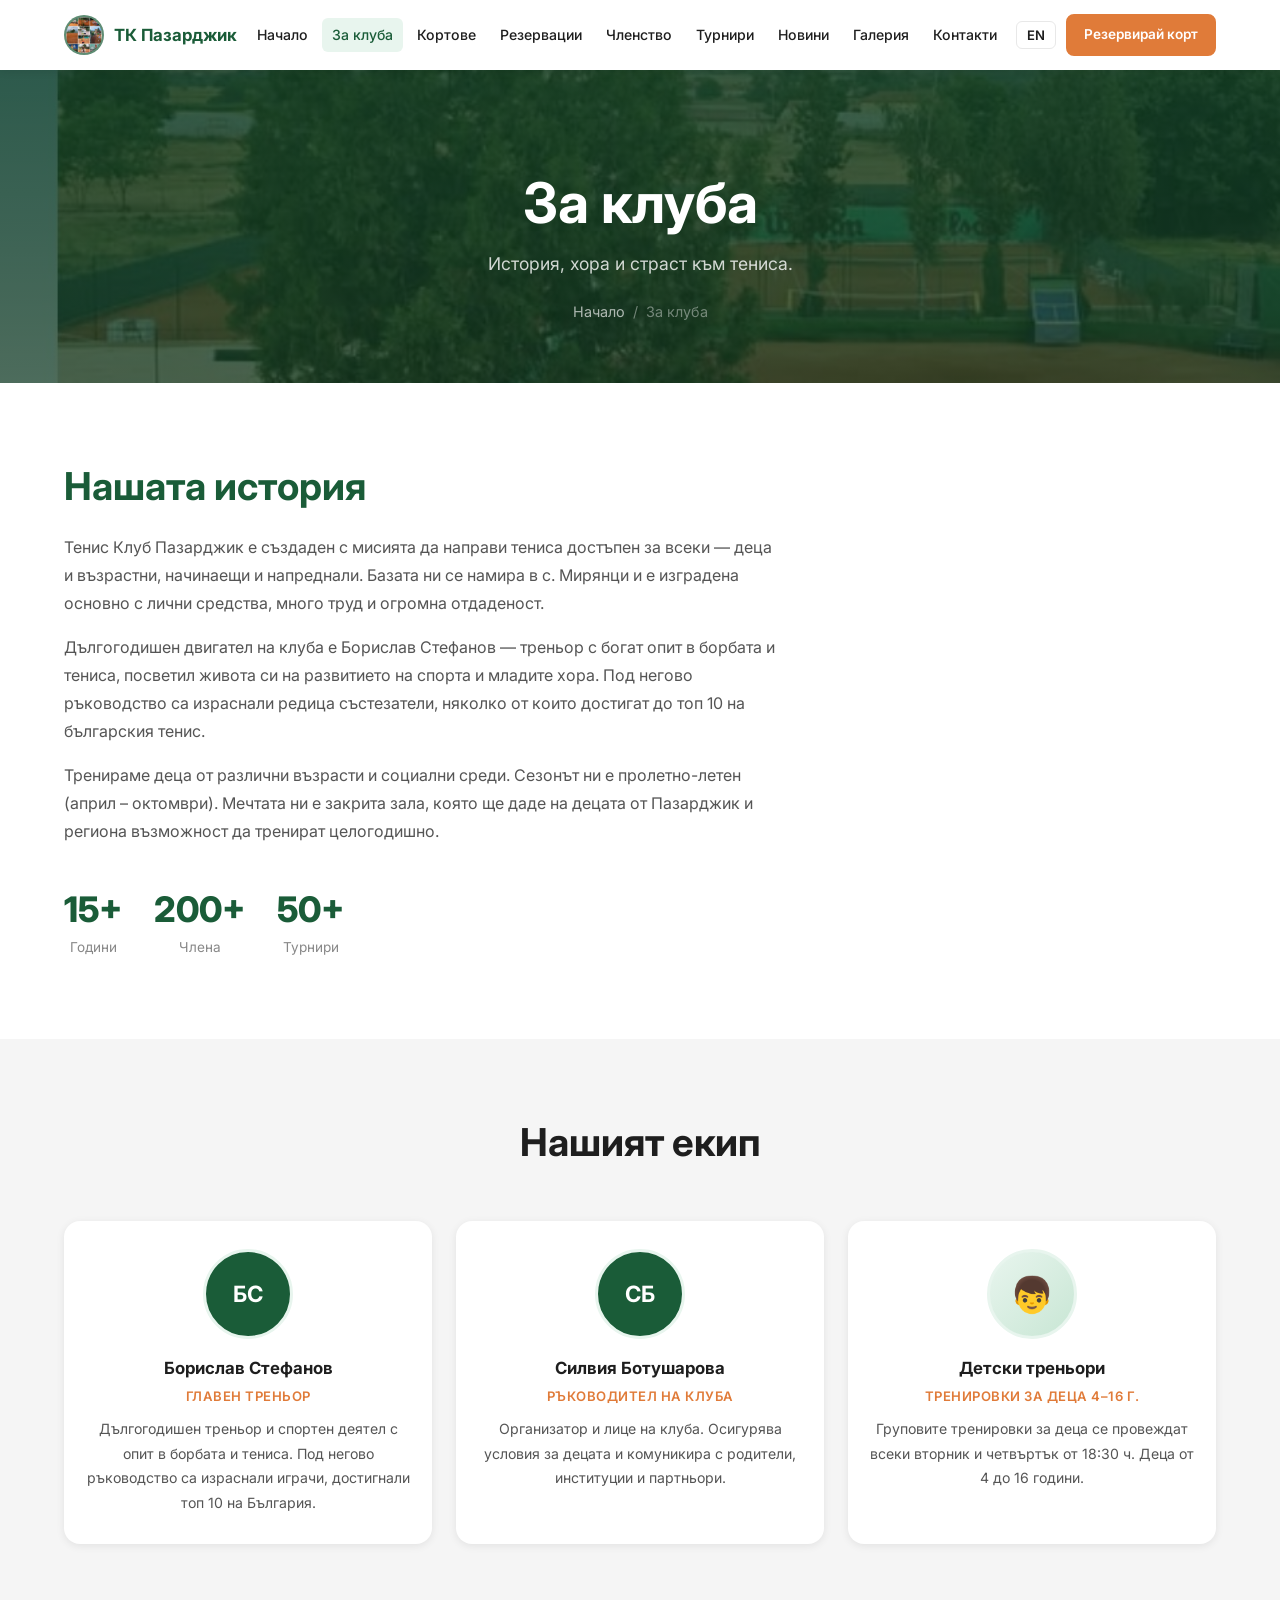
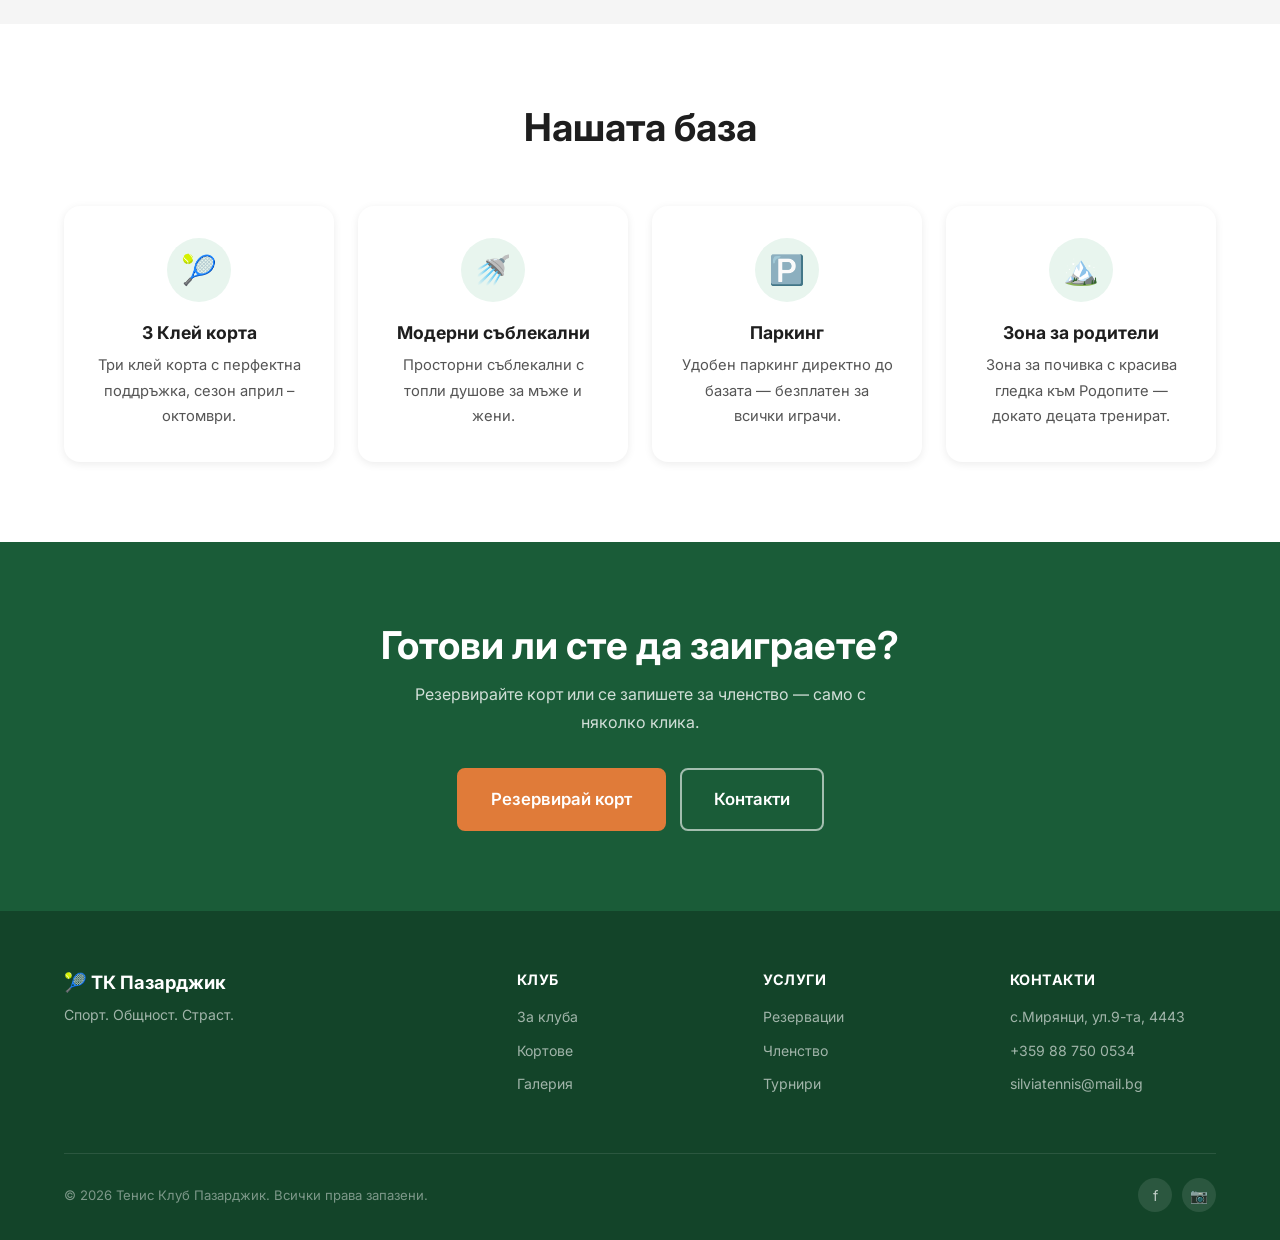
==== about.html @ 3dd24158 "Tennis Club Pazardzhik - initial deploy Co-authored-by: Copilot <223556219+Copilot@users.noreply.git" ====
<!DOCTYPE html>
<html lang="bg">
<head>
  <meta charset="UTF-8">
  <meta name="viewport" content="width=device-width, initial-scale=1.0">
  <title>За клуба — Тенис Клуб Пазарджик</title>
  <meta name="description" content="История, треньори и съоръжения на Тенис Клуб Пазарджик.">
  <link rel="preconnect" href="https://fonts.googleapis.com">
  <link rel="preconnect" href="https://fonts.gstatic.com" crossorigin>
  <link href="https://fonts.googleapis.com/css2?family=Inter:wght@400;500;600;700;800&display=swap" rel="stylesheet">
  <link rel="stylesheet" href="assets/css/style.css">
  <link rel="stylesheet" href="assets/css/components.css">
  <link rel="stylesheet" href="assets/css/responsive.css">
</head>
<body>

<!-- NAVBAR -->
<nav class="navbar">
  <div class="navbar__inner">
    <a href="index.html" class="navbar__logo">
      <img src="assets/images/club-logo.jpg" alt="ТК Пазарджик" class="navbar__logo-icon" style="width:40px;height:40px;border-radius:50%;object-fit:cover;border:2px solid rgba(255,255,255,0.3);">
      <span>ТК Пазарджик</span>
    </a>
    <div class="navbar__links">
      <a href="index.html"        data-i18n="nav.home">Начало</a>
      <a href="about.html"        data-i18n="nav.about">За клуба</a>
      <a href="courts.html"       data-i18n="nav.courts">Кортове</a>
      <a href="reservations.html" data-i18n="nav.reservations">Резервации</a>
      <a href="membership.html"   data-i18n="nav.membership">Членство</a>
      <a href="tournaments.html"  data-i18n="nav.tournaments">Турнири</a>
      <a href="news.html"         data-i18n="nav.news">Новини</a>
      <a href="gallery.html"      data-i18n="nav.gallery">Галерия</a>
      <a href="contact.html"      data-i18n="nav.contact">Контакти</a>
    </div>
    <div class="navbar__actions">
      <button class="lang-btn" onclick="window.tcpzLang.switchLang()">EN</button>
      <a href="reservations.html" class="btn btn--primary btn--sm" data-i18n="btn.book">Резервирай</a>
    </div>
    <button class="navbar__hamburger" aria-label="Menu" aria-expanded="false">
      <span></span><span></span><span></span>
    </button>
  </div>
  <div class="navbar__mobile">
    <a href="index.html"        data-i18n="nav.home">Начало</a>
    <a href="about.html"        data-i18n="nav.about">За клуба</a>
    <a href="courts.html"       data-i18n="nav.courts">Кортове</a>
    <a href="reservations.html" data-i18n="nav.reservations">Резервации</a>
    <a href="membership.html"   data-i18n="nav.membership">Членство</a>
    <a href="tournaments.html"  data-i18n="nav.tournaments">Турнири</a>
    <a href="news.html"         data-i18n="nav.news">Новини</a>
    <a href="gallery.html"      data-i18n="nav.gallery">Галерия</a>
    <a href="contact.html"      data-i18n="nav.contact">Контакти</a>
  </div>
</nav>

<!-- PAGE HERO -->
<div class="page-hero">
  <div class="container">
    <h1 data-i18n="about.hero.title">За клуба</h1>
    <p  data-i18n="about.hero.sub">История, хора и страст към тениса.</p>
    <div class="breadcrumb">
      <a href="index.html" data-i18n="nav.home">Начало</a>
      <span>/</span>
      <span data-i18n="nav.about">За клуба</span>
    </div>
  </div>
</div>

<!-- STORY -->
<section class="section">
  <div class="container">
    <div style="max-width:720px;">
      <h2 data-i18n="about.story.h" class="text-green">Нашата история</h2>
        <p class="mt-24" data-i18n="about.story.p1">Тенис Клуб Пазарджик е създаден с мисията да направи тениса достъпен за всеки — деца и възрастни, начинаещи и напреднали. Базата ни се намира в с. Мирянци и е изградена основно с лични средства, много труд и огромна отдаденост.</p>
        <p class="mt-16" data-i18n="about.story.p2">Дългогодишен двигател на клуба е Борислав Стефанов — треньор с богат опит в борбата и тениса, посветил живота си на развитието на спорта и младите хора. Под негово ръководство са израснали редица състезатели, няколко от които достигат до топ 10 на българския тенис.</p>
        <p class="mt-16" data-i18n="about.story.p3">Тренираме деца от различни възрасти и социални среди. Сезонът ни е пролетно-летен (април – октомври). Мечтата ни е закрита зала, която ще даде на децата от Пазарджик и региона възможност да тренират целогодишно.</p>
        <div style="display:flex;gap:32px;margin-top:36px;">
          <div style="text-align:center;">
            <div style="font-size:2.2rem;font-weight:800;color:var(--green);">15+</div>
            <div style="font-size:0.85rem;color:var(--gray);">Години</div>
          </div>
          <div style="text-align:center;">
            <div style="font-size:2.2rem;font-weight:800;color:var(--green);">200+</div>
            <div style="font-size:0.85rem;color:var(--gray);">Члена</div>
          </div>
          <div style="text-align:center;">
            <div style="font-size:2.2rem;font-weight:800;color:var(--green);">50+</div>
            <div style="font-size:0.85rem;color:var(--gray);">Турнири</div>
          </div>
        </div>
    </div>
  </div>
</section>

<!-- TEAM -->
<section class="section section--gray">
  <div class="container">
    <div class="section__header">
      <h2 data-i18n="about.team.h">Нашият екип</h2>
    </div>
    <div class="grid-3">
      <div class="team-card">
        <div class="team-card__avatar" style="background:var(--green);color:var(--white);font-size:1.4rem;font-weight:700;">БС</div>
        <div class="team-card__name" data-i18n="about.coach1.name">Борислав Стефанов</div>
        <div class="team-card__role" data-i18n="about.coach1.role">Главен треньор</div>
        <p class="team-card__bio" data-i18n="about.coach1.bio">Дългогодишен треньор и спортен деятел с опит в борбата и тениса. Под негово ръководство са израснали играчи, достигнали топ 10 на България.</p>
      </div>
      <div class="team-card">
        <div class="team-card__avatar" style="background:var(--green);color:var(--white);font-size:1.4rem;font-weight:700;">СБ</div>
        <div class="team-card__name" data-i18n="about.coach2.name">Силвия Ботушарова</div>
        <div class="team-card__role" data-i18n="about.coach2.role">Ръководител на клуба</div>
        <p class="team-card__bio" data-i18n="about.coach2.bio">Организатор и лице на клуба. Осигурява условия за децата и комуникира с родители, институции и партньори.</p>
      </div>
      <div class="team-card">
        <div class="team-card__avatar">👦</div>
        <div class="team-card__name" data-i18n="about.coach3.name">Детски треньори</div>
        <div class="team-card__role" data-i18n="about.coach3.role">Тренировки за деца 4–16 г.</div>
        <p class="team-card__bio" data-i18n="about.coach3.bio">Груповите тренировки за деца се провеждат всеки вторник и четвъртък от 18:30 ч. Деца от 4 до 16 години.</p>
      </div>
    </div>
  </div>
</section>

<!-- FACILITIES -->
<section class="section">
  <div class="container">
    <div class="section__header">
      <h2 data-i18n="about.facilities.h">Нашата база</h2>
    </div>
    <div class="grid-4">
      <div class="feature-card">
        <div class="feature-card__icon">🎾</div>
        <h3 data-i18n="about.fac1.title">3 Клей корта</h3>
        <p  data-i18n="about.fac1.text">Три клей корта с перфектна поддръжка, сезон април – октомври.</p>
      </div>
      <div class="feature-card">
        <div class="feature-card__icon">🚿</div>
        <h3 data-i18n="about.fac2.title">Модерни съблекални</h3>
        <p  data-i18n="about.fac2.text">Просторни съблекални с топли душове за мъже и жени.</p>
      </div>
      <div class="feature-card">
        <div class="feature-card__icon">🅿️</div>
        <h3 data-i18n="about.fac3.title">Паркинг</h3>
        <p  data-i18n="about.fac3.text">Удобен паркинг директно до базата — безплатен за всички играчи.</p>
      </div>
      <div class="feature-card">
        <div class="feature-card__icon">🏔️</div>
        <h3 data-i18n="about.fac4.title">Зона за родители</h3>
        <p  data-i18n="about.fac4.text">Зона за почивка с красива гледка към Родопите — докато децата тренират.</p>
      </div>
    </div>
  </div>
</section>

<!-- CTA -->
<section class="section section--green">
  <div class="container text-center">
    <h2 style="color:var(--white);">Готови ли сте да заиграете?</h2>
    <p style="color:rgba(255,255,255,0.8);max-width:480px;margin:12px auto 32px;">Резервирайте корт или се запишете за членство — само с няколко клика.</p>
    <div style="display:flex;gap:14px;justify-content:center;flex-wrap:wrap;">
      <a href="reservations.html" class="btn btn--primary btn--lg" data-i18n="btn.book">Резервирай корт</a>
      <a href="contact.html"      class="btn btn--white-outline btn--lg" data-i18n="nav.contact">Контакти</a>
    </div>
  </div>
</section>

<!-- FOOTER -->
<footer class="footer">
  <div class="container">
    <div class="footer__grid">
      <div class="footer__brand">
        <h3>🎾 ТК Пазарджик</h3>
        <p data-i18n="footer.tagline">Спорт. Общност. Страст.</p>
      </div>
      <div class="footer__col">
        <h4>Клуб</h4>
        <ul>
          <li><a href="about.html"   data-i18n="nav.about">За клуба</a></li>
          <li><a href="courts.html"  data-i18n="nav.courts">Кортове</a></li>
          <li><a href="gallery.html" data-i18n="nav.gallery">Галерия</a></li>
        </ul>
      </div>
      <div class="footer__col">
        <h4>Услуги</h4>
        <ul>
          <li><a href="reservations.html" data-i18n="nav.reservations">Резервации</a></li>
          <li><a href="membership.html"   data-i18n="nav.membership">Членство</a></li>
          <li><a href="tournaments.html"  data-i18n="nav.tournaments">Турнири</a></li>
        </ul>
      </div>
      <div class="footer__col">
        <h4 data-i18n="nav.contact">Контакти</h4>
        <ul>
          <li><a href="contact.html"               data-i18n="footer.address">Мирянци, Пазарджик</a></li>
          <li><a href="tel:+35988750534"            data-i18n="footer.phone">+359 88 750 0534</a></li>
          <li><a href="mailto:silviatennis@mail.bg" data-i18n="footer.email">silviatennis@mail.bg</a></li>
        </ul>
      </div>
    </div>
    <div class="footer__bottom">
      <p data-i18n="footer.copy">© 2026 Тенис Клуб Пазарджик. Всички права запазени.</p>
      <div class="social-links">
        <a href="https://www.facebook.com/p/%D0%A2%D0%B5%D0%BD%D0%B8%D1%81-%D0%9A%D0%BB%D1%83%D0%B1-%D0%9F%D0%B0%D0%B7%D0%B0%D1%80%D0%B4%D0%B6%D0%B8%D0%BA-100057644463052/" class="social-link" aria-label="Facebook" target="_blank" rel="noopener">f</a>
        <a href="#" class="social-link" aria-label="Instagram">📷</a>
      </div>
    </div>
  </div>
</footer>

<button id="scroll-top" aria-label="Scroll to top">↑</button>

<script src="assets/js/lang.js"></script>
<script src="assets/js/main.js"></script>
</body>
</html>
---- assets/css/style.css ----
/* ============================================
   ТЕНИС КЛУБ ПАЗАРДЖИК — Global Styles
   ============================================ */

/* --- CSS Variables --- */
:root {
  --green:       #1a5c38;
  --green-dark:  #134429;
  --green-light: #e8f5ee;
  --orange:      #e07b39;
  --orange-dark: #c5662a;
  --white:       #ffffff;
  --off-white:   #f5f5f5;
  --gray-light:  #e8e8e8;
  --gray:        #888888;
  --text:        #1e1e1e;
  --text-light:  #555555;
  --shadow-sm:   0 2px 8px rgba(0,0,0,0.08);
  --shadow-md:   0 4px 20px rgba(0,0,0,0.12);
  --shadow-lg:   0 8px 40px rgba(0,0,0,0.16);
  --radius:      8px;
  --radius-lg:   16px;
  --max-width:   1200px;
  --nav-height:  70px;
  --transition:  0.25s ease;
}

/* --- Reset & Base --- */
*, *::before, *::after { box-sizing: border-box; margin: 0; padding: 0; }

html { scroll-behavior: smooth; font-size: 16px; }

body {
  font-family: 'Inter', sans-serif;
  color: var(--text);
  background: var(--white);
  line-height: 1.6;
  -webkit-font-smoothing: antialiased;
}

img { max-width: 100%; height: auto; display: block; }
a  { color: inherit; text-decoration: none; }
ul { list-style: none; }

/* --- Typography --- */
h1, h2, h3, h4, h5 {
  font-weight: 700;
  line-height: 1.2;
  color: var(--text);
}

h1 { font-size: clamp(2rem, 5vw, 3.5rem); }
h2 { font-size: clamp(1.6rem, 3vw, 2.4rem); }
h3 { font-size: clamp(1.2rem, 2vw, 1.6rem); }
h4 { font-size: 1.1rem; }

p  { color: var(--text-light); line-height: 1.75; }

/* --- Layout Helpers --- */
.container {
  width: 100%;
  max-width: var(--max-width);
  margin: 0 auto;
  padding: 0 24px;
}

.section {
  padding: 80px 0;
}

.section--gray { background: var(--off-white); }
.section--green { background: var(--green); }

.section__header {
  text-align: center;
  margin-bottom: 56px;
}

.section__header h2 { margin-bottom: 12px; }
.section__header p  { max-width: 600px; margin: 0 auto; font-size: 1.05rem; }

/* Section header on dark background */
.section--green .section__header h2,
.section--green .section__header p { color: var(--white); }

/* --- Utility --- */
.text-center { text-align: center; }
.text-green  { color: var(--green); }
.text-orange { color: var(--orange); }

.mt-8  { margin-top: 8px; }
.mt-16 { margin-top: 16px; }
.mt-24 { margin-top: 24px; }
.mt-32 { margin-top: 32px; }
.mt-48 { margin-top: 48px; }

.mb-8  { margin-bottom: 8px; }
.mb-16 { margin-bottom: 16px; }
.mb-24 { margin-bottom: 24px; }
.mb-32 { margin-bottom: 32px; }

.hidden { display: none !important; }

/* --- Page Hero (inner pages) --- */
.page-hero {
  background: url('../images/courts-cover.jpg') center 60% / cover no-repeat;
  padding: 100px 0 60px;
  text-align: center;
  margin-top: var(--nav-height);
  position: relative;
}
.page-hero::before {
  content: '';
  position: absolute;
  inset: 0;
  background: linear-gradient(rgba(15,60,30,0.78), rgba(15,55,30,0.72));
}
.page-hero > * { position: relative; z-index: 1; }

.page-hero h1 { color: var(--white); margin-bottom: 12px; }
.page-hero p  { color: rgba(255,255,255,0.8); font-size: 1.1rem; max-width: 560px; margin: 0 auto; }

/* --- Breadcrumb --- */
.breadcrumb {
  display: flex;
  align-items: center;
  justify-content: center;
  gap: 8px;
  margin-top: 20px;
  font-size: 0.9rem;
  color: rgba(255,255,255,0.65);
}
.breadcrumb a:hover { color: var(--orange); }
.breadcrumb span { color: rgba(255,255,255,0.4); }

/* --- Scroll Reveal Animation --- */
.reveal {
  opacity: 0;
  transform: translateY(20px);
  transition: opacity 0.5s ease, transform 0.5s ease;
}
.reveal.revealed {
  opacity: 1;
  transform: none;
}

/* --- Scroll to top --- */
#scroll-top {
  position: fixed;
  bottom: 28px;
  right: 28px;
  width: 44px;
  height: 44px;
  background: var(--green);
  color: var(--white);
  border: none;
  border-radius: 50%;
  cursor: pointer;
  display: flex;
  align-items: center;
  justify-content: center;
  font-size: 1.2rem;
  box-shadow: var(--shadow-md);
  opacity: 0;
  pointer-events: none;
  transition: opacity var(--transition), transform var(--transition);
  z-index: 900;
}

#scroll-top.visible {
  opacity: 1;
  pointer-events: auto;
}

#scroll-top:hover { background: var(--green-dark); transform: translateY(-2px); }
---- assets/css/components.css ----
/* ============================================
   ТЕНИС КЛУБ ПАЗАРДЖИК — Components
   ============================================ */

/* ---- NAVBAR ---- */
.navbar {
  position: fixed;
  top: 0; left: 0; right: 0;
  height: var(--nav-height);
  background: var(--white);
  box-shadow: var(--shadow-sm);
  z-index: 1000;
  display: flex;
  align-items: center;
}

.navbar__inner {
  display: flex;
  align-items: center;
  justify-content: space-between;
  width: 100%;
  max-width: var(--max-width);
  margin: 0 auto;
  padding: 0 24px;
}

.navbar__logo {
  display: flex;
  align-items: center;
  gap: 10px;
  font-size: 1.05rem;
  font-weight: 700;
  color: var(--green);
  text-decoration: none;
  flex-shrink: 0;
}

.navbar__logo-icon {
  width: 38px;
  height: 38px;
  background: var(--green);
  border-radius: 50%;
  display: flex;
  align-items: center;
  justify-content: center;
  font-size: 1.1rem;
}

.navbar__links {
  display: flex;
  align-items: center;
  gap: 4px;
}

.navbar__links a {
  padding: 6px 10px;
  font-size: 0.88rem;
  font-weight: 500;
  color: var(--text);
  border-radius: 6px;
  transition: background var(--transition), color var(--transition);
  white-space: nowrap;
}

.navbar__links a:hover,
.navbar__links a.active {
  background: var(--green-light);
  color: var(--green);
}

.navbar__actions {
  display: flex;
  align-items: center;
  gap: 10px;
  flex-shrink: 0;
}

/* Language toggle */
.lang-btn {
  background: transparent;
  border: 1.5px solid var(--gray-light);
  border-radius: 6px;
  padding: 5px 10px;
  font-size: 0.82rem;
  font-weight: 600;
  cursor: pointer;
  color: var(--text);
  transition: all var(--transition);
  font-family: inherit;
}

.lang-btn:hover { border-color: var(--green); color: var(--green); }

/* Mobile hamburger */
.navbar__hamburger {
  display: none;
  flex-direction: column;
  gap: 5px;
  background: none;
  border: none;
  cursor: pointer;
  padding: 4px;
}

.navbar__hamburger span {
  width: 24px;
  height: 2px;
  background: var(--text);
  border-radius: 2px;
  transition: all var(--transition);
  display: block;
}

/* Mobile nav */
.navbar__mobile {
  display: none;
  position: absolute;
  top: var(--nav-height);
  left: 0; right: 0;
  background: var(--white);
  border-top: 1px solid var(--gray-light);
  padding: 16px 24px 24px;
  box-shadow: var(--shadow-md);
}

.navbar__mobile.open { display: block; }

.navbar__mobile a {
  display: block;
  padding: 10px 0;
  font-size: 0.95rem;
  font-weight: 500;
  color: var(--text);
  border-bottom: 1px solid var(--gray-light);
  transition: color var(--transition);
}

.navbar__mobile a:last-child { border-bottom: none; }
.navbar__mobile a:hover { color: var(--green); }

/* ---- BUTTONS ---- */
.btn {
  display: inline-flex;
  align-items: center;
  gap: 8px;
  padding: 12px 24px;
  border-radius: var(--radius);
  font-size: 0.95rem;
  font-weight: 600;
  cursor: pointer;
  border: 2px solid transparent;
  transition: all var(--transition);
  font-family: inherit;
  text-decoration: none;
  white-space: nowrap;
}

.btn--primary {
  background: var(--orange);
  color: var(--white);
  border-color: var(--orange);
}
.btn--primary:hover {
  background: var(--orange-dark);
  border-color: var(--orange-dark);
  transform: translateY(-1px);
  box-shadow: 0 4px 14px rgba(224,123,57,0.35);
}

.btn--secondary {
  background: transparent;
  color: var(--green);
  border-color: var(--green);
}
.btn--secondary:hover {
  background: var(--green);
  color: var(--white);
  transform: translateY(-1px);
}

.btn--white {
  background: var(--white);
  color: var(--green);
  border-color: var(--white);
}
.btn--white:hover { background: var(--off-white); transform: translateY(-1px); }

.btn--white-outline {
  background: transparent;
  color: var(--white);
  border-color: rgba(255,255,255,0.6);
}
.btn--white-outline:hover { background: rgba(255,255,255,0.1); border-color: var(--white); }

.btn--sm { padding: 8px 16px; font-size: 0.85rem; }
.btn--lg { padding: 16px 32px; font-size: 1.05rem; }
.btn--full { width: 100%; justify-content: center; }

/* ---- CARDS ---- */
.card {
  background: var(--white);
  border-radius: var(--radius-lg);
  box-shadow: var(--shadow-sm);
  overflow: hidden;
  transition: box-shadow var(--transition), transform var(--transition);
}

.card:hover {
  box-shadow: var(--shadow-md);
  transform: translateY(-3px);
}

.card__img {
  width: 100%;
  aspect-ratio: 16/10;
  object-fit: cover;
  background: var(--gray-light);
}

.card__img--placeholder {
  width: 100%;
  aspect-ratio: 16/10;
  background: linear-gradient(135deg, var(--green-light) 0%, #c8e6d4 100%);
  display: flex;
  align-items: center;
  justify-content: center;
  font-size: 3rem;
}

.card__body { padding: 24px; }
.card__badge {
  display: inline-block;
  padding: 3px 10px;
  border-radius: 20px;
  font-size: 0.78rem;
  font-weight: 600;
  text-transform: uppercase;
  letter-spacing: 0.5px;
  margin-bottom: 10px;
}

.badge--green  { background: var(--green-light); color: var(--green); }
.badge--orange { background: #fdf0e6; color: var(--orange); }
.badge--gray   { background: var(--gray-light); color: var(--gray); }

.card__title { margin-bottom: 8px; font-size: 1.1rem; }
.card__text  { font-size: 0.92rem; margin-bottom: 16px; }

/* ---- GRID LAYOUTS ---- */
.grid-2 { display: grid; grid-template-columns: repeat(2, 1fr); gap: 24px; }
.grid-3 { display: grid; grid-template-columns: repeat(3, 1fr); gap: 24px; }
.grid-4 { display: grid; grid-template-columns: repeat(4, 1fr); gap: 24px; }

/* ---- FEATURE CARDS ---- */
.feature-card {
  background: var(--white);
  border-radius: var(--radius-lg);
  padding: 32px 28px;
  box-shadow: var(--shadow-sm);
  text-align: center;
  transition: box-shadow var(--transition), transform var(--transition);
}

.feature-card:hover { box-shadow: var(--shadow-md); transform: translateY(-3px); }

.feature-card__icon {
  width: 64px;
  height: 64px;
  background: var(--green-light);
  border-radius: 50%;
  display: flex;
  align-items: center;
  justify-content: center;
  font-size: 1.8rem;
  margin: 0 auto 20px;
}

.feature-card h3 { margin-bottom: 10px; font-size: 1.1rem; }
.feature-card p  { font-size: 0.92rem; }

/* ---- FORMS ---- */
.form-group {
  display: flex;
  flex-direction: column;
  gap: 6px;
  margin-bottom: 20px;
}

.form-group label {
  font-size: 0.88rem;
  font-weight: 600;
  color: var(--text);
}

.form-group input,
.form-group select,
.form-group textarea {
  padding: 11px 14px;
  border: 1.5px solid var(--gray-light);
  border-radius: var(--radius);
  font-size: 0.95rem;
  font-family: inherit;
  color: var(--text);
  background: var(--white);
  transition: border-color var(--transition), box-shadow var(--transition);
  width: 100%;
}

.form-group input:focus,
.form-group select:focus,
.form-group textarea:focus {
  outline: none;
  border-color: var(--green);
  box-shadow: 0 0 0 3px rgba(26, 92, 56, 0.1);
}

.form-group textarea { resize: vertical; min-height: 120px; }

.form-row { display: grid; grid-template-columns: 1fr 1fr; gap: 16px; }

.form-notice {
  padding: 14px 18px;
  border-radius: var(--radius);
  font-size: 0.9rem;
  font-weight: 500;
  display: none;
  margin-top: 12px;
}

.form-notice--success { background: var(--green-light); color: var(--green); display: block; }
.form-notice--error   { background: #fdecea; color: #c0392b; display: block; }

/* ---- PRICING CARDS ---- */
.pricing-card {
  background: var(--white);
  border-radius: var(--radius-lg);
  padding: 36px 28px;
  box-shadow: var(--shadow-sm);
  border: 2px solid transparent;
  transition: all var(--transition);
  position: relative;
}

.pricing-card--featured {
  border-color: var(--orange);
  box-shadow: 0 8px 32px rgba(224,123,57,0.18);
  transform: scale(1.03);
}

.pricing-card:hover { box-shadow: var(--shadow-md); }

.pricing-card__badge {
  position: absolute;
  top: -14px;
  left: 50%;
  transform: translateX(-50%);
  background: var(--orange);
  color: var(--white);
  padding: 4px 16px;
  border-radius: 20px;
  font-size: 0.78rem;
  font-weight: 700;
  white-space: nowrap;
}

.pricing-card__name {
  font-size: 1.2rem;
  font-weight: 700;
  margin-bottom: 8px;
  color: var(--text);
}

.pricing-card__price {
  font-size: 2.5rem;
  font-weight: 800;
  color: var(--green);
  line-height: 1;
  margin-bottom: 4px;
}

.pricing-card__period {
  font-size: 0.85rem;
  color: var(--gray);
  margin-bottom: 24px;
}

.pricing-card__features {
  list-style: none;
  margin-bottom: 28px;
}

.pricing-card__features li {
  padding: 7px 0;
  font-size: 0.9rem;
  color: var(--text-light);
  display: flex;
  align-items: flex-start;
  gap: 8px;
  border-bottom: 1px solid var(--gray-light);
}

.pricing-card__features li:last-child { border-bottom: none; }
.pricing-card__features li::before { content: "✓"; color: var(--green); font-weight: 700; flex-shrink: 0; }

/* ---- COURT CARDS ---- */
.court-card {
  background: var(--white);
  border-radius: var(--radius-lg);
  overflow: hidden;
  box-shadow: var(--shadow-sm);
  transition: all var(--transition);
}

.court-card:hover { box-shadow: var(--shadow-md); transform: translateY(-3px); }

.court-card__surface {
  height: 180px;
  display: flex;
  align-items: center;
  justify-content: center;
  font-size: 3rem;
  position: relative;
}

.court-card__surface--hard { background: linear-gradient(160deg, #3b88c3 0%, #2c6fa0 100%); }
.court-card__surface--clay {
  background: url('../images/courts-cover.jpg') center 65% / cover no-repeat;
  position: relative;
}
.court-card__surface--clay::after {
  content: '';
  position: absolute;
  inset: 0;
  background: rgba(150,60,15,0.35);
  border-radius: 8px 8px 0 0;
}

.court-card__tag {
  position: absolute;
  top: 12px;
  right: 12px;
  background: rgba(255,255,255,0.9);
  padding: 3px 10px;
  border-radius: 20px;
  font-size: 0.78rem;
  font-weight: 600;
  color: var(--text);
}

.court-card__body { padding: 20px; }
.court-card__name { font-size: 1.05rem; font-weight: 700; margin-bottom: 6px; }
.court-card__desc { font-size: 0.88rem; color: var(--text-light); margin-bottom: 14px; }

.court-card__meta {
  display: flex;
  gap: 12px;
  margin-bottom: 16px;
  flex-wrap: wrap;
}

.court-card__meta span {
  display: flex;
  align-items: center;
  gap: 4px;
  font-size: 0.82rem;
  color: var(--text-light);
}

/* ---- STATS ---- */
.stats-row {
  display: flex;
  gap: 0;
}

.stat {
  flex: 1;
  text-align: center;
  padding: 32px 16px;
  border-right: 1px solid rgba(255,255,255,0.15);
}

.stat:last-child { border-right: none; }

.stat__number {
  font-size: 2.8rem;
  font-weight: 800;
  color: var(--orange);
  line-height: 1;
  margin-bottom: 6px;
}

.stat__label { color: rgba(255,255,255,0.8); font-size: 0.9rem; }

/* ---- TOURNAMENT TABLE ---- */
.results-table {
  width: 100%;
  border-collapse: collapse;
  font-size: 0.9rem;
}

.results-table th {
  background: var(--green);
  color: var(--white);
  padding: 12px 16px;
  text-align: left;
  font-weight: 600;
}

.results-table td {
  padding: 11px 16px;
  border-bottom: 1px solid var(--gray-light);
  color: var(--text-light);
}

.results-table tr:nth-child(even) { background: var(--off-white); }
.results-table tr:last-child td   { border-bottom: none; }

/* ---- GALLERY GRID ---- */
.gallery-grid {
  columns: 3;
  column-gap: 16px;
}

.gallery-item {
  break-inside: avoid;
  margin-bottom: 16px;
  border-radius: var(--radius);
  overflow: hidden;
  cursor: pointer;
  position: relative;
}

.gallery-item img,
.gallery-item .gallery-placeholder {
  width: 100%;
  display: block;
  transition: transform 0.35s ease;
}

.gallery-placeholder {
  aspect-ratio: 4/3;
  background: linear-gradient(135deg, var(--green-light) 0%, #c8e6d4 100%);
  display: flex;
  align-items: center;
  justify-content: center;
  font-size: 2.5rem;
}

.gallery-item:hover img,
.gallery-item:hover .gallery-placeholder { transform: scale(1.04); }

.gallery-item__overlay {
  position: absolute;
  inset: 0;
  background: rgba(26,92,56,0.5);
  opacity: 0;
  transition: opacity var(--transition);
  display: flex;
  align-items: center;
  justify-content: center;
  font-size: 2rem;
  color: var(--white);
}

.gallery-item:hover .gallery-item__overlay { opacity: 1; }

/* ---- LIGHTBOX ---- */
.lightbox {
  position: fixed;
  inset: 0;
  background: rgba(0,0,0,0.9);
  z-index: 9999;
  display: flex;
  align-items: center;
  justify-content: center;
  opacity: 0;
  pointer-events: none;
  transition: opacity 0.3s ease;
}

.lightbox.open { opacity: 1; pointer-events: all; }

.lightbox__close {
  position: absolute;
  top: 20px; right: 24px;
  background: none;
  border: none;
  color: var(--white);
  font-size: 2rem;
  cursor: pointer;
  line-height: 1;
}

.lightbox__content {
  max-width: 90vw;
  max-height: 85vh;
  border-radius: var(--radius);
  overflow: hidden;
  display: flex;
  align-items: center;
  justify-content: center;
  font-size: 5rem;
  width: 700px;
  aspect-ratio: 4/3;
  background: #111;
}

.lightbox__content img {
  max-width: 100%;
  max-height: 100%;
  object-fit: contain;
}

.lightbox__nav {
  position: absolute;
  top: 50%;
  transform: translateY(-50%);
  background: rgba(255,255,255,0.15);
  border: none;
  color: var(--white);
  font-size: 1.5rem;
  padding: 12px 16px;
  cursor: pointer;
  border-radius: var(--radius);
  transition: background var(--transition);
}

.lightbox__nav:hover { background: rgba(255,255,255,0.3); }
.lightbox__prev { left: 20px; }
.lightbox__next { right: 20px; }

/* ---- NEWS ARTICLE CARD ---- */
.news-card .card__date {
  font-size: 0.8rem;
  color: var(--gray);
  margin-bottom: 6px;
}

/* ---- FILTER TABS ---- */
.filter-tabs {
  display: flex;
  gap: 8px;
  justify-content: center;
  margin-bottom: 40px;
  flex-wrap: wrap;
}

.filter-tab {
  padding: 8px 20px;
  border-radius: 24px;
  border: 1.5px solid var(--gray-light);
  background: transparent;
  font-size: 0.88rem;
  font-weight: 600;
  cursor: pointer;
  color: var(--text-light);
  transition: all var(--transition);
  font-family: inherit;
}

.filter-tab.active,
.filter-tab:hover {
  background: var(--green);
  border-color: var(--green);
  color: var(--white);
}

/* ---- INFO BOX ---- */
.info-box {
  background: var(--green-light);
  border-left: 4px solid var(--green);
  border-radius: 0 var(--radius) var(--radius) 0;
  padding: 20px 24px;
  margin-bottom: 20px;
}

.info-box p {
  color: var(--text);
  margin-bottom: 8px;
  font-size: 0.92rem;
  display: flex;
  align-items: flex-start;
  gap: 8px;
}

.info-box p:last-child { margin-bottom: 0; }
.info-box strong { color: var(--green); }

/* ---- CONTACT INFO ---- */
.contact-item {
  display: flex;
  align-items: flex-start;
  gap: 16px;
  margin-bottom: 24px;
}

.contact-item__icon {
  width: 44px;
  height: 44px;
  background: var(--green-light);
  border-radius: 50%;
  display: flex;
  align-items: center;
  justify-content: center;
  font-size: 1.1rem;
  flex-shrink: 0;
}

.contact-item__text h4 { font-size: 0.88rem; color: var(--gray); font-weight: 500; margin-bottom: 3px; }
.contact-item__text p  { color: var(--text); font-size: 0.95rem; }
.contact-item__text a:hover { color: var(--green); }

/* ---- FOOTER ---- */
.footer {
  background: var(--green-dark);
  color: rgba(255,255,255,0.75);
  padding: 60px 0 28px;
}

.footer__grid {
  display: grid;
  grid-template-columns: 2fr 1fr 1fr 1fr;
  gap: 40px;
  margin-bottom: 48px;
}

.footer__brand h3 {
  color: var(--white);
  font-size: 1.15rem;
  margin-bottom: 10px;
}

.footer__brand p {
  color: rgba(255,255,255,0.6);
  font-size: 0.88rem;
  line-height: 1.7;
}

.footer__col h4 {
  color: var(--white);
  font-size: 0.9rem;
  font-weight: 700;
  margin-bottom: 16px;
  text-transform: uppercase;
  letter-spacing: 0.5px;
}

.footer__col ul { list-style: none; }
.footer__col ul li { margin-bottom: 8px; }
.footer__col ul li a {
  color: rgba(255,255,255,0.6);
  font-size: 0.88rem;
  transition: color var(--transition);
}
.footer__col ul li a:hover { color: var(--orange); }

.footer__bottom {
  border-top: 1px solid rgba(255,255,255,0.1);
  padding-top: 24px;
  display: flex;
  align-items: center;
  justify-content: space-between;
  flex-wrap: wrap;
  gap: 12px;
}

.footer__bottom p { font-size: 0.82rem; color: rgba(255,255,255,0.45); }

.social-links { display: flex; gap: 10px; }
.social-link {
  width: 34px;
  height: 34px;
  background: rgba(255,255,255,0.1);
  border-radius: 50%;
  display: flex;
  align-items: center;
  justify-content: center;
  font-size: 0.9rem;
  color: rgba(255,255,255,0.7);
  transition: all var(--transition);
}
.social-link:hover { background: var(--orange); color: var(--white); }

/* ---- TOURNAMENT CARD ---- */
.tournament-card {
  background: var(--white);
  border-radius: var(--radius-lg);
  padding: 24px 28px;
  box-shadow: var(--shadow-sm);
  display: flex;
  align-items: center;
  gap: 24px;
  border-left: 4px solid var(--orange);
  transition: box-shadow var(--transition);
}

.tournament-card:hover { box-shadow: var(--shadow-md); }

.tournament-card__date {
  text-align: center;
  background: var(--orange);
  color: var(--white);
  border-radius: var(--radius);
  padding: 10px 16px;
  min-width: 70px;
  flex-shrink: 0;
}

.tournament-card__date-day   { font-size: 1.8rem; font-weight: 800; line-height: 1; }
.tournament-card__date-month { font-size: 0.78rem; font-weight: 600; text-transform: uppercase; }

.tournament-card__info { flex: 1; }
.tournament-card__name { font-size: 1.1rem; font-weight: 700; margin-bottom: 4px; }
.tournament-card__meta { display: flex; gap: 16px; flex-wrap: wrap; margin-top: 6px; }
.tournament-card__meta span { font-size: 0.82rem; color: var(--text-light); display: flex; align-items: center; gap: 4px; }

/* ---- TEAM CARD ---- */
.team-card {
  text-align: center;
  background: var(--white);
  border-radius: var(--radius-lg);
  padding: 28px 20px;
  box-shadow: var(--shadow-sm);
  transition: all var(--transition);
}

.team-card:hover { box-shadow: var(--shadow-md); transform: translateY(-3px); }

.team-card__avatar {
  width: 90px;
  height: 90px;
  border-radius: 50%;
  background: linear-gradient(135deg, var(--green-light), #c8e6d4);
  margin: 0 auto 16px;
  display: flex;
  align-items: center;
  justify-content: center;
  font-size: 2.2rem;
  border: 3px solid var(--green-light);
}

.team-card__name { font-size: 1.05rem; font-weight: 700; margin-bottom: 4px; }
.team-card__role { font-size: 0.82rem; color: var(--orange); font-weight: 600; text-transform: uppercase; letter-spacing: 0.5px; margin-bottom: 10px; }
.team-card__bio  { font-size: 0.88rem; color: var(--text-light); }

/* ---- BENEFITS GRID ---- */
.benefit-card {
  display: flex;
  gap: 16px;
  background: var(--white);
  border-radius: var(--radius-lg);
  padding: 24px;
  box-shadow: var(--shadow-sm);
  transition: all var(--transition);
}
.benefit-card:hover { box-shadow: var(--shadow-md); }

.benefit-card__icon {
  width: 48px;
  height: 48px;
  background: var(--green-light);
  border-radius: var(--radius);
  display: flex;
  align-items: center;
  justify-content: center;
  font-size: 1.4rem;
  flex-shrink: 0;
}

.benefit-card__text h4 { margin-bottom: 6px; font-size: 1rem; }
.benefit-card__text p  { font-size: 0.88rem; }

/* ---- MAP EMBED ---- */
.map-container {
  border-radius: var(--radius-lg);
  overflow: hidden;
  box-shadow: var(--shadow-sm);
  background: var(--gray-light);
  display: flex;
  align-items: center;
  justify-content: center;
  min-height: 320px;
}

.map-container iframe { width: 100%; border: none; display: block; }
---- assets/css/responsive.css ----
/* ============================================
   ТЕНИС КЛУБ ПАЗАРДЖИК — Responsive
   ============================================ */

/* ---- Tablet: ≤ 1024px ---- */
@media (max-width: 1024px) {
  .navbar__links { gap: 2px; }
  .navbar__links a { padding: 6px 7px; font-size: 0.82rem; }

  .grid-4 { grid-template-columns: repeat(2, 1fr); }

  .footer__grid { grid-template-columns: 1fr 1fr; gap: 32px; }

  .stats-row { flex-wrap: wrap; }
  .stat { min-width: 50%; border-right: none; border-bottom: 1px solid rgba(255,255,255,0.15); }
  .stat:nth-child(odd) { border-right: 1px solid rgba(255,255,255,0.15); }

  .pricing-card--featured { transform: scale(1.01); }

  .gallery-grid { columns: 2; }
}

/* ---- Tablet portrait: ≤ 768px ---- */
@media (max-width: 768px) {
  :root { --nav-height: 64px; }

  .navbar__links,
  .navbar__actions .btn { display: none; }
  .navbar__hamburger { display: flex; }
  .navbar__actions .lang-btn { display: flex; }

  .section { padding: 56px 0; }

  h1 { font-size: 2rem; }
  h2 { font-size: 1.6rem; }

  .grid-2,
  .grid-3,
  .grid-4 { grid-template-columns: 1fr; }

  .form-row { grid-template-columns: 1fr; }

  .page-hero { padding: 80px 0 48px; }

  .footer__grid { grid-template-columns: 1fr; gap: 28px; }
  .footer__bottom { flex-direction: column; text-align: center; }

  .stats-row { flex-direction: column; }
  .stat { border-right: none !important; border-bottom: 1px solid rgba(255,255,255,0.15); }
  .stat:last-child { border-bottom: none; }

  .pricing-card--featured { transform: none; }

  .gallery-grid { columns: 2; }

  .tournament-card { flex-direction: column; align-items: flex-start; }

  .section__header { margin-bottom: 36px; }

  .hero__actions { flex-direction: column; align-items: stretch; }
  .hero__actions .btn { justify-content: center; }

  .lightbox__content { width: 95vw; }
  .lightbox__nav { padding: 8px 12px; font-size: 1.2rem; }
}

/* ---- Mobile: ≤ 480px ---- */
@media (max-width: 480px) {
  .container { padding: 0 16px; }

  .gallery-grid { columns: 1; }

  .filter-tabs { gap: 6px; }
  .filter-tab { padding: 6px 14px; font-size: 0.82rem; }

  .btn { padding: 10px 18px; font-size: 0.88rem; }
  .btn--lg { padding: 13px 24px; font-size: 0.95rem; }

  .pricing-card { padding: 28px 20px; }

  .results-table { font-size: 0.8rem; }
  .results-table th,
  .results-table td { padding: 9px 10px; }
}

/* ---- Inline-grid overrides for content pages ---- */
@media (max-width: 768px) {
  /* about.html story section */
  .section [style*="grid-template-columns:1fr 1fr"],
  /* reservations & contact 2-col layouts */
  .section [style*="grid-template-columns:1.5fr 1fr"] {
    grid-template-columns: 1fr !important;
  }
}

/* ---- Large screens: ≥ 1400px ---- */
@media (min-width: 1400px) {
  :root { --max-width: 1320px; }
}
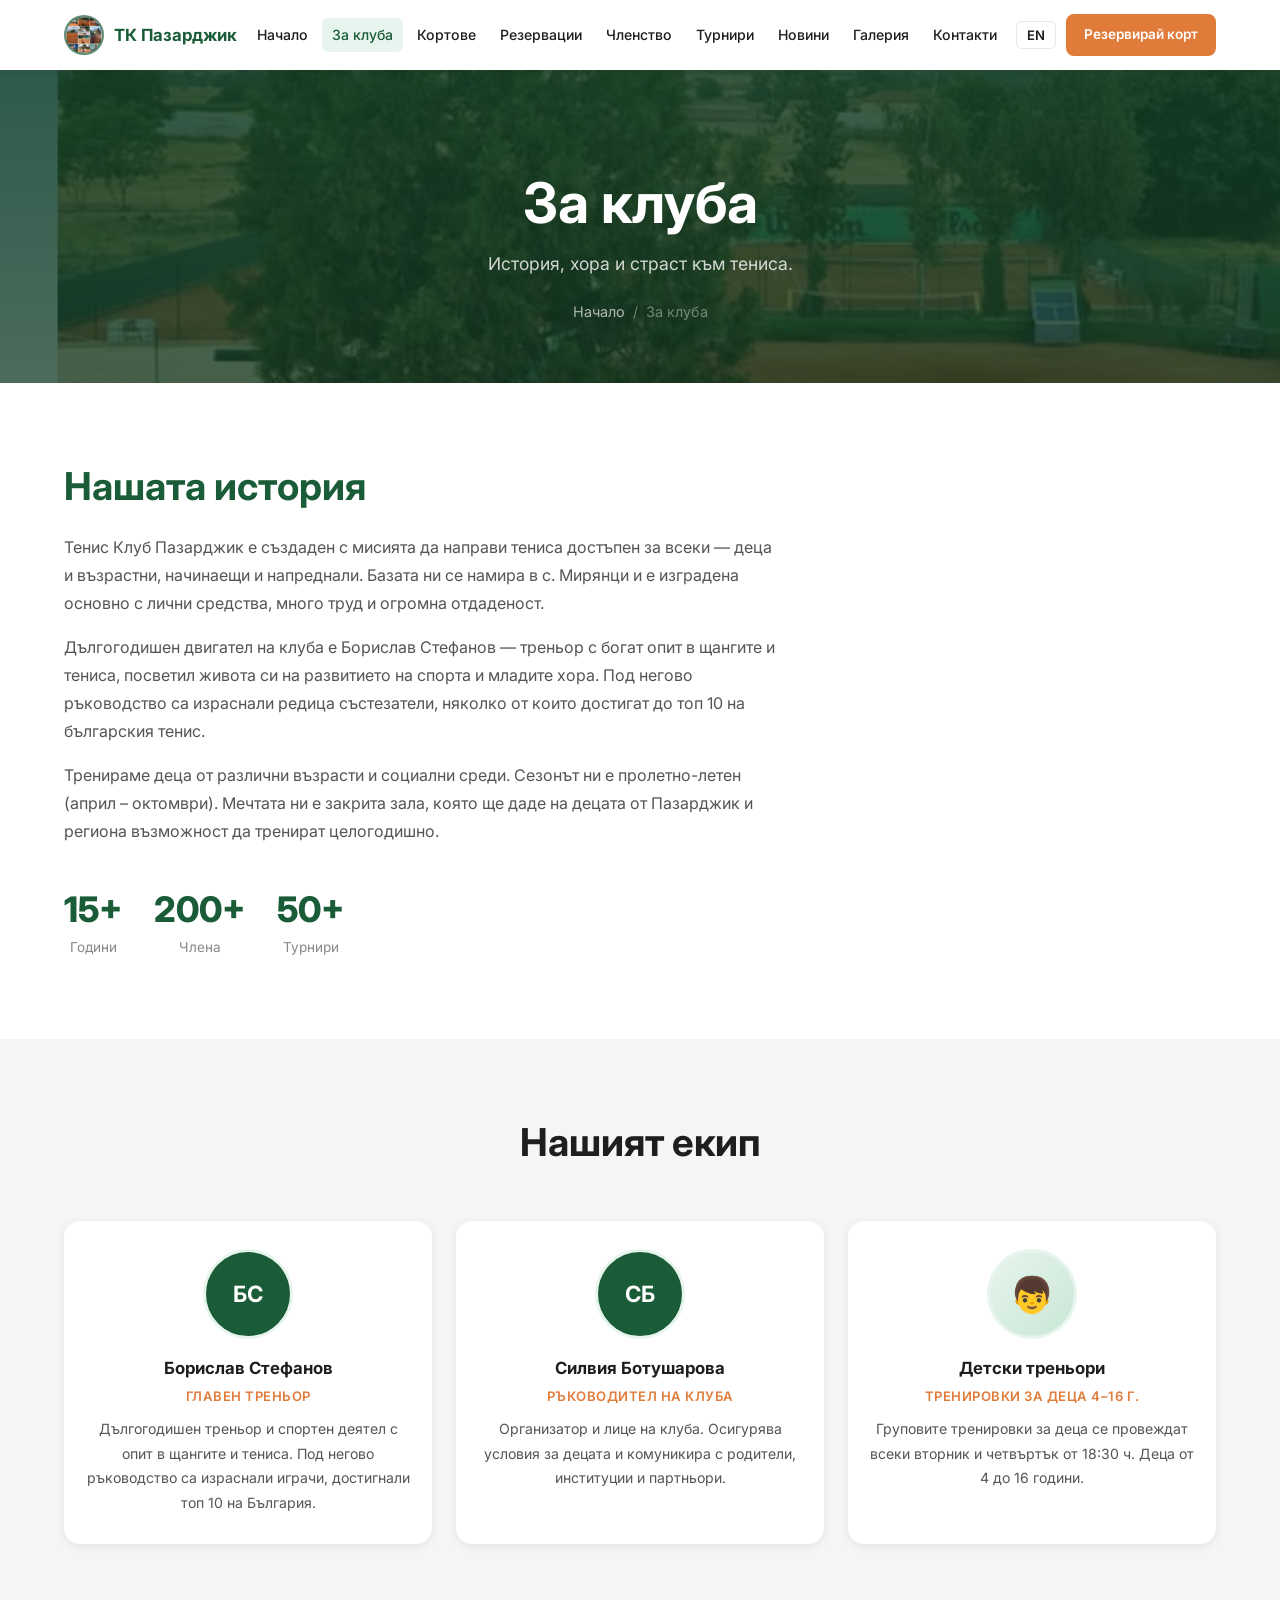
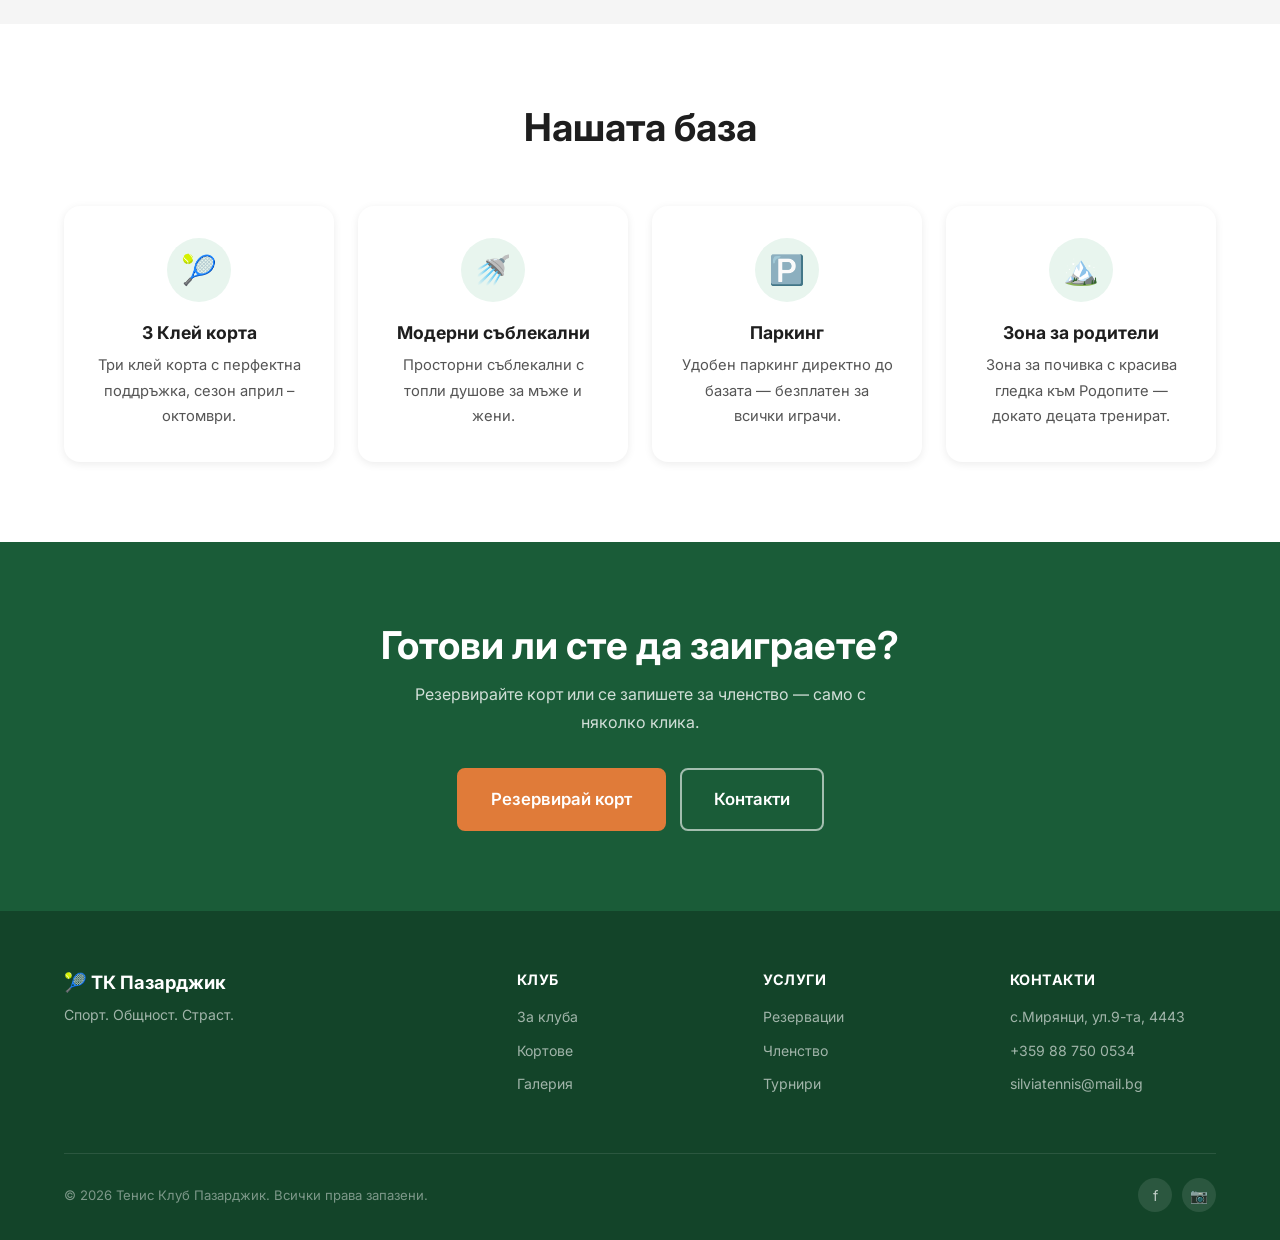
==== commit 6d581cfb: "Fix Borislav Stefanov bio: wrestling -> weightlifting Co-authored-by: Copilot <223556219+Copilot@use" ====
--- a/about.html
+++ b/about.html
@@ -72,7 +72,7 @@
     <div style="max-width:720px;">
       <h2 data-i18n="about.story.h" class="text-green">Нашата история</h2>
         <p class="mt-24" data-i18n="about.story.p1">Тенис Клуб Пазарджик е създаден с мисията да направи тениса достъпен за всеки — деца и възрастни, начинаещи и напреднали. Базата ни се намира в с. Мирянци и е изградена основно с лични средства, много труд и огромна отдаденост.</p>
-        <p class="mt-16" data-i18n="about.story.p2">Дългогодишен двигател на клуба е Борислав Стефанов — треньор с богат опит в борбата и тениса, посветил живота си на развитието на спорта и младите хора. Под негово ръководство са израснали редица състезатели, няколко от които достигат до топ 10 на българския тенис.</p>
+        <p class="mt-16" data-i18n="about.story.p2">Дългогодишен двигател на клуба е Борислав Стефанов — треньор с богат опит в щангите и тениса, посветил живота си на развитието на спорта и младите хора. Под негово ръководство са израснали редица състезатели, няколко от които достигат до топ 10 на българския тенис.</p>
         <p class="mt-16" data-i18n="about.story.p3">Тренираме деца от различни възрасти и социални среди. Сезонът ни е пролетно-летен (април – октомври). Мечтата ни е закрита зала, която ще даде на децата от Пазарджик и региона възможност да тренират целогодишно.</p>
         <div style="display:flex;gap:32px;margin-top:36px;">
           <div style="text-align:center;">
@@ -103,7 +103,7 @@
         <div class="team-card__avatar" style="background:var(--green);color:var(--white);font-size:1.4rem;font-weight:700;">БС</div>
         <div class="team-card__name" data-i18n="about.coach1.name">Борислав Стефанов</div>
         <div class="team-card__role" data-i18n="about.coach1.role">Главен треньор</div>
-        <p class="team-card__bio" data-i18n="about.coach1.bio">Дългогодишен треньор и спортен деятел с опит в борбата и тениса. Под негово ръководство са израснали играчи, достигнали топ 10 на България.</p>
+        <p class="team-card__bio" data-i18n="about.coach1.bio">Дългогодишен треньор и спортен деятел с опит в щангите и тениса. Под негово ръководство са израснали играчи, достигнали топ 10 на България.</p>
       </div>
       <div class="team-card">
         <div class="team-card__avatar" style="background:var(--green);color:var(--white);font-size:1.4rem;font-weight:700;">СБ</div>
@@ -155,8 +155,8 @@
 <!-- CTA -->
 <section class="section section--green">
   <div class="container text-center">
-    <h2 style="color:var(--white);">Готови ли сте да заиграете?</h2>
-    <p style="color:rgba(255,255,255,0.8);max-width:480px;margin:12px auto 32px;">Резервирайте корт или се запишете за членство — само с няколко клика.</p>
+    <h2 style="color:var(--white);" data-i18n="about.cta.h">Готови ли сте да заиграете?</h2>
+    <p style="color:rgba(255,255,255,0.8);max-width:480px;margin:12px auto 32px;" data-i18n="about.cta.text">Резервирайте корт или се запишете за членство — само с няколко клика.</p>
     <div style="display:flex;gap:14px;justify-content:center;flex-wrap:wrap;">
       <a href="reservations.html" class="btn btn--primary btn--lg" data-i18n="btn.book">Резервирай корт</a>
       <a href="contact.html"      class="btn btn--white-outline btn--lg" data-i18n="nav.contact">Контакти</a>
@@ -173,7 +173,7 @@
         <p data-i18n="footer.tagline">Спорт. Общност. Страст.</p>
       </div>
       <div class="footer__col">
-        <h4>Клуб</h4>
+        <h4 data-i18n="footer.col.club">Клуб</h4>
         <ul>
           <li><a href="about.html"   data-i18n="nav.about">За клуба</a></li>
           <li><a href="courts.html"  data-i18n="nav.courts">Кортове</a></li>
@@ -181,7 +181,7 @@
         </ul>
       </div>
       <div class="footer__col">
-        <h4>Услуги</h4>
+        <h4 data-i18n="footer.col.services">Услуги</h4>
         <ul>
           <li><a href="reservations.html" data-i18n="nav.reservations">Резервации</a></li>
           <li><a href="membership.html"   data-i18n="nav.membership">Членство</a></li>
--- a/assets/css/components.css
+++ b/assets/css/components.css
@@ -883,3 +883,296 @@
 }
 
 .map-container iframe { width: 100%; border: none; display: block; }
+
+/* ---- QUICK-BOOK WIDGET ---- */
+.hero__quick-book {
+  background: rgba(255,255,255,0.97);
+  border-radius: var(--radius-lg);
+  padding: 20px 24px;
+  margin-top: 36px;
+  max-width: 820px;
+  box-shadow: 0 8px 40px rgba(0,0,0,0.28);
+}
+
+.quick-book__label {
+  font-size: 0.78rem;
+  font-weight: 700;
+  color: var(--green);
+  text-transform: uppercase;
+  letter-spacing: 1px;
+  margin-bottom: 12px;
+}
+
+.quick-book__fields {
+  display: grid;
+  grid-template-columns: 1.3fr 1fr 1fr auto;
+  gap: 12px;
+  align-items: end;
+}
+
+.quick-book__field label {
+  display: block;
+  font-size: 0.78rem;
+  font-weight: 600;
+  color: var(--text);
+  margin-bottom: 5px;
+}
+
+.quick-book__field select,
+.quick-book__field input[type="date"] {
+  width: 100%;
+  padding: 10px 12px;
+  border: 1.5px solid var(--gray-light);
+  border-radius: var(--radius);
+  font-size: 0.9rem;
+  font-family: inherit;
+  color: var(--text);
+  background: var(--white);
+  cursor: pointer;
+  transition: border-color var(--transition);
+}
+
+.quick-book__field select:focus,
+.quick-book__field input[type="date"]:focus {
+  outline: none;
+  border-color: var(--green);
+}
+
+/* ---- KIDS SECTION ---- */
+.kids-section { background: var(--green); }
+
+.kids-section__inner {
+  display: grid;
+  grid-template-columns: 1fr 340px;
+  gap: 60px;
+  align-items: center;
+}
+
+.kids-section__eyebrow {
+  display: inline-block;
+  background: rgba(255,255,255,0.18);
+  color: rgba(255,255,255,0.9);
+  padding: 4px 14px;
+  border-radius: 20px;
+  font-size: 0.78rem;
+  font-weight: 700;
+  text-transform: uppercase;
+  letter-spacing: 1px;
+  margin-bottom: 20px;
+}
+
+.kids-section__text h2 { color: var(--white); margin-bottom: 14px; }
+.kids-section__text > p { color: rgba(255,255,255,0.8); margin-bottom: 24px; font-size: 1.05rem; }
+
+.kids-section__list {
+  list-style: none;
+  margin-bottom: 32px;
+}
+
+.kids-section__list li {
+  color: rgba(255,255,255,0.9);
+  padding: 7px 0;
+  font-size: 0.95rem;
+  border-bottom: 1px solid rgba(255,255,255,0.1);
+  display: flex;
+  align-items: center;
+  gap: 10px;
+}
+
+.kids-section__list li:last-child { border-bottom: none; }
+
+.kids-section__price-card {
+  background: var(--white);
+  border-radius: var(--radius-lg);
+  padding: 36px 28px;
+  text-align: center;
+  box-shadow: 0 12px 48px rgba(0,0,0,0.2);
+}
+
+.kids-section__price-icon { font-size: 2.4rem; margin-bottom: 12px; }
+
+.kids-section__price-title {
+  font-weight: 700;
+  font-size: 1.1rem;
+  color: var(--text);
+  margin-bottom: 16px;
+}
+
+.kids-section__price-amount {
+  display: flex;
+  align-items: flex-end;
+  justify-content: center;
+  gap: 4px;
+  margin-bottom: 4px;
+  line-height: 1;
+}
+
+.kids-section__price-amount span {
+  font-size: 3.2rem;
+  font-weight: 800;
+  color: var(--green);
+  line-height: 1;
+}
+
+.kids-section__price-amount em {
+  font-style: normal;
+  font-size: 1.6rem;
+  font-weight: 700;
+  color: var(--green);
+  padding-bottom: 4px;
+}
+
+.kids-section__price-sub {
+  font-size: 0.82rem;
+  color: var(--gray);
+  margin-bottom: 20px;
+}
+
+.kids-section__price-info {
+  background: var(--green-light);
+  border-radius: var(--radius);
+  padding: 14px 16px;
+  margin-bottom: 24px;
+  text-align: left;
+}
+
+.kids-section__price-info div {
+  color: var(--text);
+  font-size: 0.88rem;
+  padding: 4px 0;
+  display: flex;
+  align-items: center;
+  gap: 6px;
+}
+
+.kids-section__price-card .btn--join-kids {
+  background: var(--orange);
+  color: var(--white);
+  border-color: var(--orange);
+  width: 100%;
+  justify-content: center;
+}
+
+.kids-section__price-card .btn--join-kids:hover {
+  background: var(--orange-dark);
+  border-color: var(--orange-dark);
+  transform: translateY(-1px);
+}
+
+/* ---- FAQ ACCORDION ---- */
+.faq { max-width: 720px; margin: 0 auto; }
+
+.faq__item { border-bottom: 1px solid var(--gray-light); }
+.faq__item:first-child { border-top: 1px solid var(--gray-light); }
+
+.faq__question {
+  width: 100%;
+  text-align: left;
+  padding: 20px 0;
+  background: none;
+  border: none;
+  cursor: pointer;
+  font-size: 1rem;
+  font-weight: 600;
+  font-family: inherit;
+  color: var(--text);
+  display: flex;
+  justify-content: space-between;
+  align-items: center;
+  gap: 16px;
+  transition: color var(--transition);
+}
+
+.faq__question:hover { color: var(--green); }
+
+.faq__question::after {
+  content: '+';
+  font-size: 1.5rem;
+  font-weight: 300;
+  color: var(--green);
+  flex-shrink: 0;
+  line-height: 1;
+  transition: transform var(--transition);
+}
+
+.faq__item.open .faq__question { color: var(--green); }
+.faq__item.open .faq__question::after { transform: rotate(45deg); }
+
+.faq__answer {
+  max-height: 0;
+  overflow: hidden;
+  transition: max-height 0.35s ease, padding 0.2s ease;
+}
+
+.faq__item.open .faq__answer { max-height: 300px; padding-bottom: 20px; }
+.faq__answer p { color: var(--text-light); line-height: 1.75; font-size: 0.95rem; }
+
+/* ---- "WHY JOIN" STRIP ---- */
+.why-join__grid {
+  display: grid;
+  grid-template-columns: repeat(3, 1fr);
+  gap: 28px;
+}
+
+.why-join__card {
+  background: var(--white);
+  border-radius: var(--radius-lg);
+  padding: 32px 24px;
+  text-align: center;
+  box-shadow: var(--shadow-sm);
+  border-top: 4px solid var(--green);
+  transition: all var(--transition);
+}
+
+.why-join__card:hover { box-shadow: var(--shadow-md); transform: translateY(-3px); }
+
+.why-join__icon {
+  width: 60px;
+  height: 60px;
+  background: var(--green-light);
+  border-radius: 50%;
+  display: flex;
+  align-items: center;
+  justify-content: center;
+  font-size: 1.6rem;
+  margin: 0 auto 16px;
+}
+
+.why-join__card h4 { margin-bottom: 8px; }
+.why-join__card p  { font-size: 0.9rem; }
+
+/* ---- FLOATING BOOK BUTTON ---- */
+.float-book {
+  position: fixed;
+  bottom: 80px;
+  right: 24px;
+  background: var(--orange);
+  color: var(--white);
+  padding: 13px 22px;
+  border-radius: 28px;
+  font-size: 0.9rem;
+  font-weight: 700;
+  box-shadow: 0 4px 20px rgba(224,123,57,0.45);
+  z-index: 899;
+  display: flex;
+  align-items: center;
+  gap: 8px;
+  text-decoration: none;
+  transition: transform var(--transition), box-shadow var(--transition), opacity var(--transition);
+  opacity: 0;
+  pointer-events: none;
+  transform: translateY(10px);
+}
+
+.float-book.visible {
+  opacity: 1;
+  pointer-events: auto;
+  transform: translateY(0);
+}
+
+.float-book:hover {
+  background: var(--orange-dark);
+  transform: translateY(-2px);
+  box-shadow: 0 6px 28px rgba(224,123,57,0.55);
+}
+
--- a/assets/css/responsive.css
+++ b/assets/css/responsive.css
@@ -97,3 +97,50 @@
 @media (min-width: 1400px) {
   :root { --max-width: 1320px; }
 }
+
+/* ---- Quick-book & new components: tablet ---- */
+@media (max-width: 900px) {
+  .quick-book__fields { grid-template-columns: 1fr 1fr; }
+  .quick-book__btn    { grid-column: span 2; justify-content: center; }
+
+  .kids-section__inner { grid-template-columns: 1fr; gap: 40px; }
+  .kids-section__price-card { max-width: 400px; }
+
+  .why-join__grid { grid-template-columns: 1fr; gap: 16px; }
+}
+
+@media (max-width: 768px) {
+  /* Hero: don't force 100vh on mobile — content can be taller */
+  .hero { min-height: unset !important; padding-top: calc(var(--nav-height) + 40px) !important; padding-bottom: 48px !important; }
+
+  /* Membership CTA strip */
+  .why-join__grid { gap: 12px; }
+
+  /* Kids section */
+  .kids-section { padding: 48px 0; }
+  .kids-section__price-card { margin: 0 auto; }
+
+  /* FAQ */
+  .faq { padding: 0; }
+  .faq__question { font-size: 0.95rem; padding: 16px 18px; }
+  .faq__answer { padding: 0 18px; }
+
+  /* Float book button — raise above mobile browser nav */
+  .float-book { bottom: 72px; }
+}
+
+@media (max-width: 480px) {
+  .quick-book__fields { grid-template-columns: 1fr; }
+  .quick-book__btn    { grid-column: auto; }
+
+  .hero__quick-book { padding: 16px; margin-top: 20px; }
+
+  /* Hide float-book label on very small screens, show only icon */
+  .float-book .float-book__label { display: none; }
+  .float-book { padding: 13px 16px; bottom: 68px; }
+
+  /* Tournament cards: tighter on mobile */
+  .tournament-card { gap: 12px; padding: 16px; }
+  .tournament-card__date { min-width: 52px; }
+  .tournament-card__date-day { font-size: 1.5rem; }
+}
